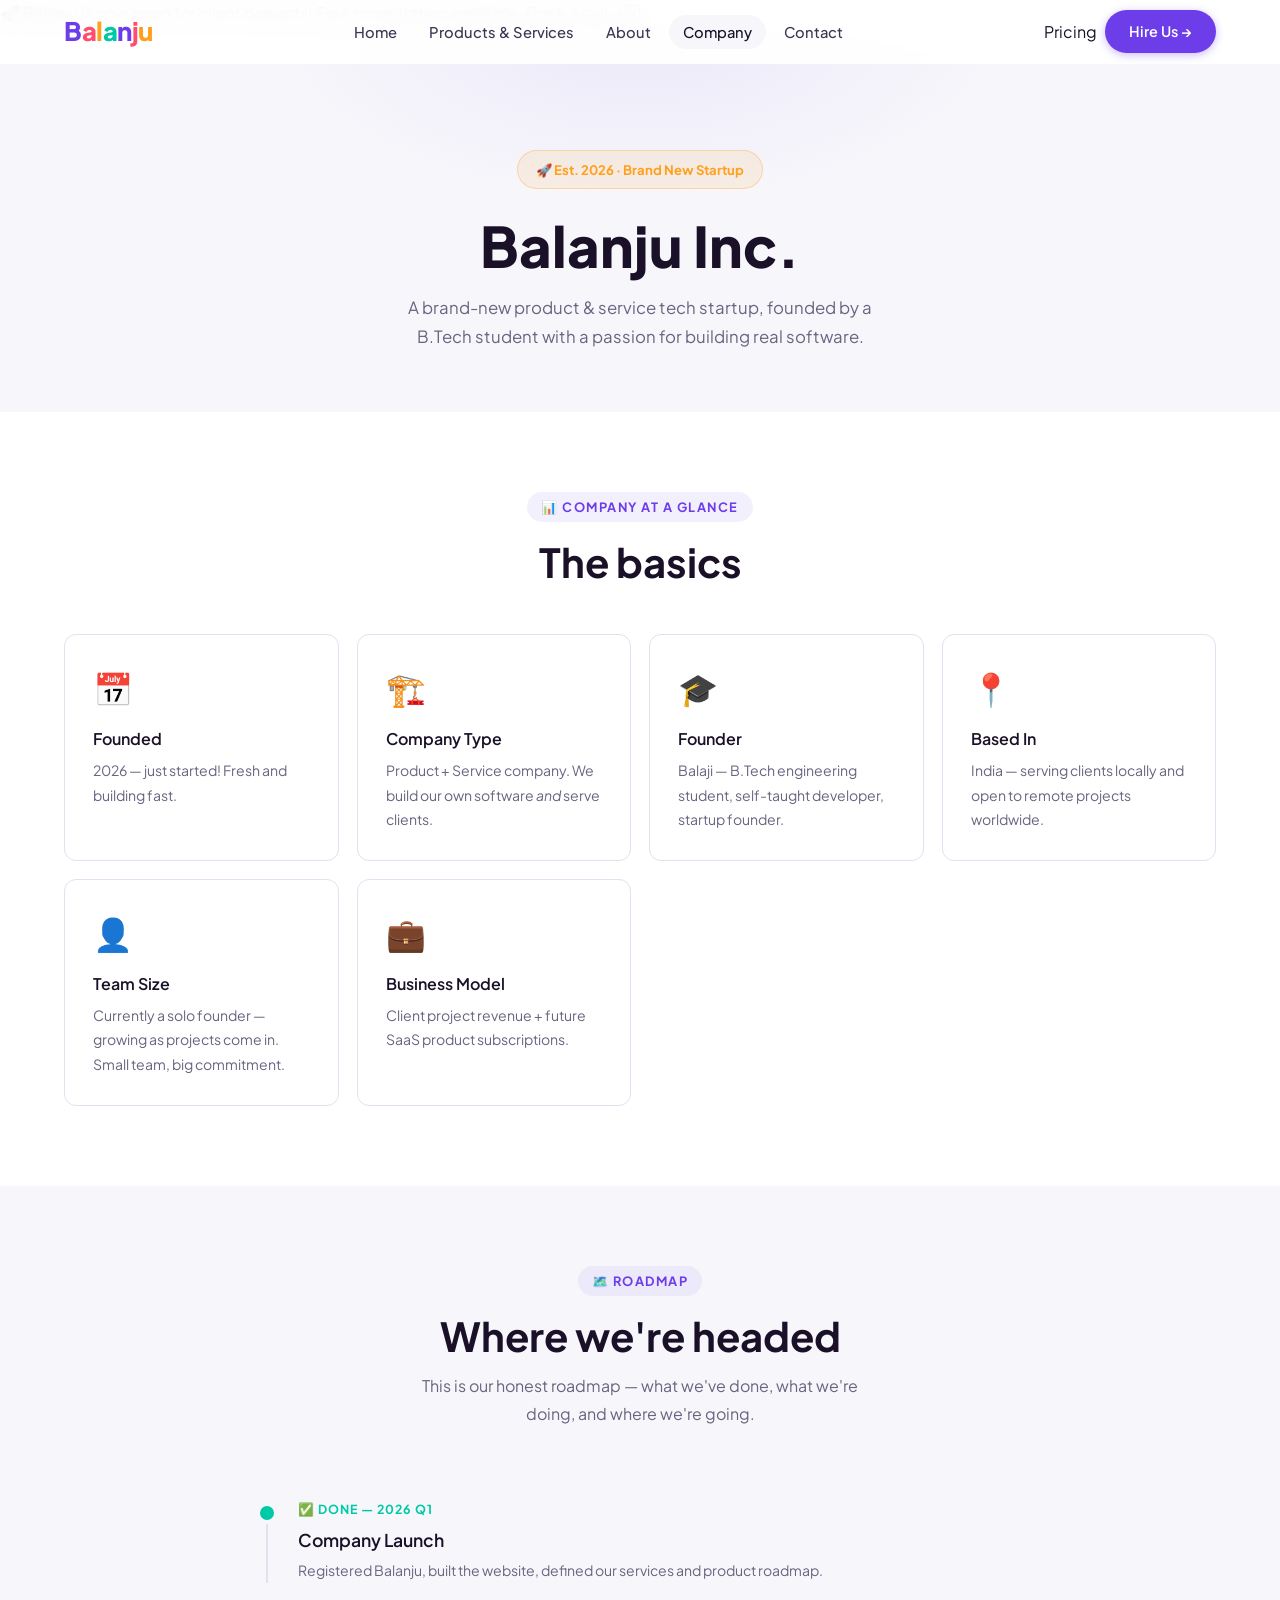
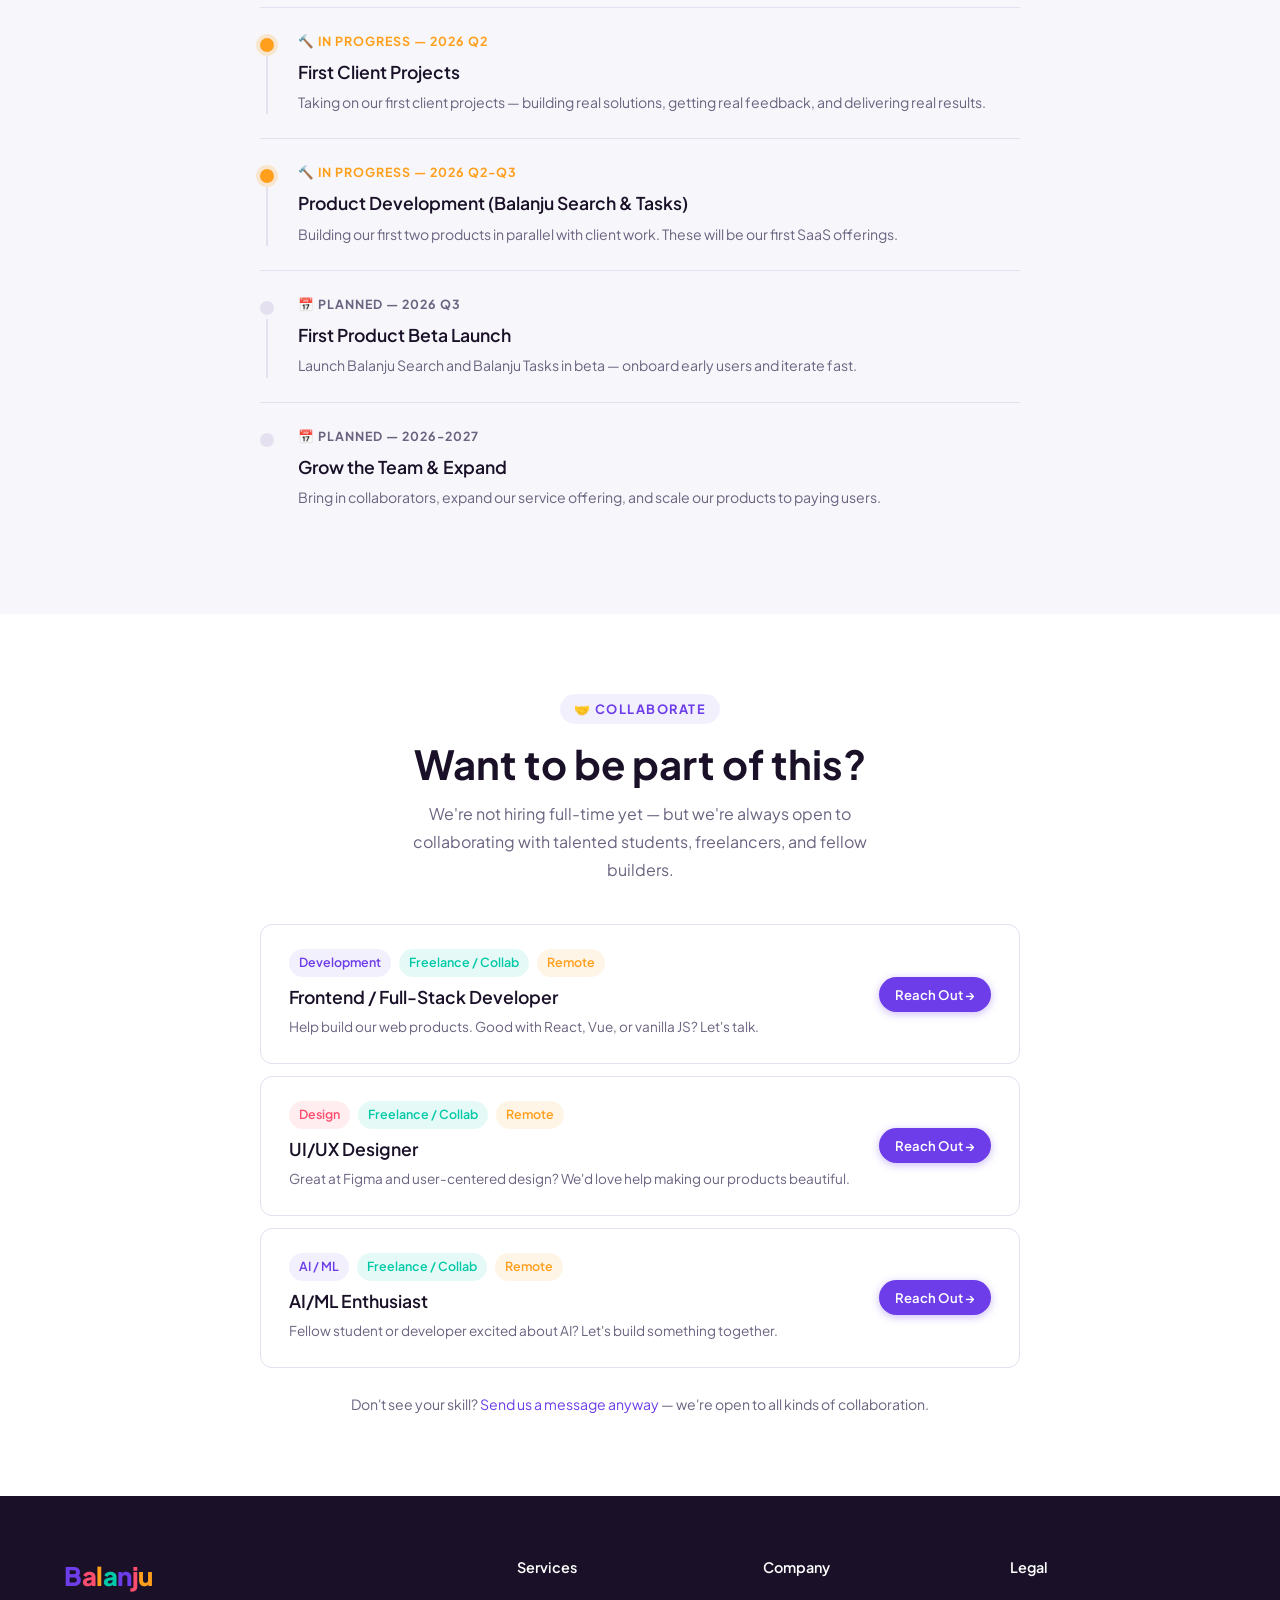
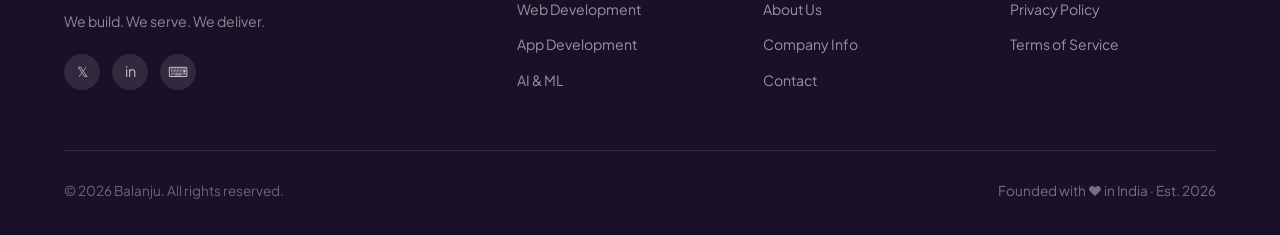
==== company.html @ 37e84d0c "first commit" ====
﻿<!DOCTYPE html>
<html lang="en">
<head>
  <meta charset="UTF-8" />
  <meta name="viewport" content="width=device-width, initial-scale=1.0" />
  <title>Company Info — Balanju</title>
  <meta name="description" content="Company information about Balanju — a fresh tech startup founded by a B.Tech student in 2026." />
  <link rel="stylesheet" href="css/style.css" />
  <link rel="icon" href="data:image/svg+xml,<svg xmlns='http://www.w3.org/2000/svg' viewBox='0 0 100 100'><text y='.9em' font-size='90'>🔷</text></svg>" />
  <style>
    .fact-card {
      background: white;
      border: 1px solid var(--border);
      border-radius: var(--radius-md);
      padding: 28px;
      transition: var(--transition);
    }
    .fact-card:hover { box-shadow: var(--shadow-md); transform: translateY(-3px); border-color: transparent; }
    .fact-icon { font-size: 2rem; margin-bottom: 12px; }
    .fact-card h3 { margin-bottom: 6px; font-size: 1rem; }

    .roadmap-item {
      display: flex;
      gap: 24px;
      padding: 24px 0;
      border-bottom: 1px solid var(--border);
    }
    .roadmap-item:last-child { border: none; }
    .roadmap-dot {
      width: 14px; height: 14px;
      border-radius: 50%;
      margin-top: 6px;
      flex-shrink: 0;
    }
    .roadmap-dot.done    { background: var(--mint); }
    .roadmap-dot.active  { background: var(--amber); box-shadow: 0 0 0 4px rgba(255,159,28,0.2); }
    .roadmap-dot.planned { background: var(--border); }

    .job-card {
      background: white;
      border: 1px solid var(--border);
      border-radius: var(--radius-md);
      padding: 24px 28px;
      display: flex;
      align-items: center;
      justify-content: space-between;
      gap: 20px;
      transition: var(--transition);
      flex-wrap: wrap;
    }
    .job-card:hover { box-shadow: var(--shadow-md); border-color: var(--indigo); }
    .job-tag {
      font-size: 0.78rem;
      font-weight: 600;
      padding: 4px 10px;
      border-radius: var(--radius-pill);
      background: rgba(108,61,232,0.08);
      color: var(--indigo);
    }
    .job-tag.mint   { background: rgba(0,201,167,0.1);  color: var(--mint); }
    .job-tag.amber  { background: rgba(255,159,28,0.1); color: var(--amber); }
    .job-tag.coral  { background: rgba(255,77,109,0.1); color: var(--coral); }

    .startup-badge {
      display: inline-flex;
      align-items: center;
      gap: 6px;
      background: rgba(255,159,28,0.1);
      border: 1px solid rgba(255,159,28,0.3);
      padding: 8px 18px;
      border-radius: var(--radius-pill);
      font-size: 0.82rem;
      font-weight: 700;
      color: var(--amber);
      margin-bottom: 24px;
    }
  </style>
</head>
<body>
  <!-- ── Announcement Bar ── -->
  <div class="announce-bar" id="announceBar" role="banner">
    🚀 Balanju is now open for client projects! Free consultation available.
    <a href="contact.html">Book a call →</a>
    <button class="announce-close" id="announceClose" aria-label="Close announcement">✕</button>
  </div>


  <!-- ── Navigation ── -->
  <nav class="navbar" id="navbar">
    <div class="container">
      <a href="index.html" class="logo">
        <span>B</span><span>a</span><span>l</span><span>a</span><span>n</span><span>j</span><span>u</span>
      </a>
      <ul class="nav-links">
        <li><a href="index.html">Home</a></li>
        <li><a href="products.html">Products & Services</a></li>
        <li><a href="about.html">About</a></li>
        <li><a href="company.html">Company</a></li>
        <li><a href="contact.html">Contact</a></li>
      </ul>
      <div class="nav-right">
        <a href="products.html#pricing" class="nav-link-ghost" id="nav-pricing">Pricing</a>
        <a href="contact.html" class="btn btn-primary" id="nav-cta">Hire Us →</a>
        <button class="hamburger" id="hamburger" aria-label="Open menu">
          <span></span><span></span><span></span>
        </button>
      </div>
    </div>
  </nav>
  <div class="mobile-nav" id="mobileNav">
    <a href="index.html">Home</a>
    <a href="products.html">Products & Services</a>
    <a href="about.html">About</a>
    <a href="company.html">Company</a>
    <a href="contact.html">Contact</a>
    <a href="contact.html" class="btn btn-primary btn-lg" style="margin-top:16px;">Hire Us</a>
  </div>

  <!-- ── Page Hero ── -->
  <section class="page-hero">
    <div class="container">
      <div class="startup-badge reveal">🚀 Est. 2026 · Brand New Startup</div>
      <h1 class="reveal reveal-delay-1">Balanju Inc.</h1>
      <p class="reveal reveal-delay-2" style="max-width:500px;margin:16px auto 0;font-size:1.05rem;">
        A brand-new product & service tech startup, founded by a B.Tech student with a passion for building real software.
      </p>
    </div>
  </section>

  <!-- ── Quick Facts ── -->
  <section class="section" id="facts">
    <div class="container">
      <div class="text-center reveal" style="margin-bottom:48px;">
        <div class="section-label">📊 Company at a Glance</div>
        <h2>The basics</h2>
      </div>
      <div style="display:grid;grid-template-columns:repeat(auto-fill,minmax(220px,1fr));gap:18px;">
        <div class="fact-card reveal" id="fact-founded">
          <div class="fact-icon">📅</div>
          <h3>Founded</h3>
          <p style="font-size:0.88rem;">2026 — just started! Fresh and building fast.</p>
        </div>
        <div class="fact-card reveal reveal-delay-1" id="fact-type">
          <div class="fact-icon">🏗️</div>
          <h3>Company Type</h3>
          <p style="font-size:0.88rem;">Product + Service company. We build our own software <em>and</em> serve clients.</p>
        </div>
        <div class="fact-card reveal reveal-delay-2" id="fact-founder">
          <div class="fact-icon">🎓</div>
          <h3>Founder</h3>
          <p style="font-size:0.88rem;">Balaji — B.Tech engineering student, self-taught developer, startup founder.</p>
        </div>
        <div class="fact-card reveal reveal-delay-3" id="fact-location">
          <div class="fact-icon">📍</div>
          <h3>Based In</h3>
          <p style="font-size:0.88rem;">India — serving clients locally and open to remote projects worldwide.</p>
        </div>
        <div class="fact-card reveal" id="fact-team">
          <div class="fact-icon">👤</div>
          <h3>Team Size</h3>
          <p style="font-size:0.88rem;">Currently a solo founder — growing as projects come in. Small team, big commitment.</p>
        </div>
        <div class="fact-card reveal reveal-delay-1" id="fact-model">
          <div class="fact-icon">💼</div>
          <h3>Business Model</h3>
          <p style="font-size:0.88rem;">Client project revenue + future SaaS product subscriptions.</p>
        </div>
      </div>
    </div>
  </section>

  <!-- ── Roadmap ── -->
  <section class="section bg-light" id="roadmap">
    <div class="container" style="max-width:760px;">
      <div class="text-center reveal" style="margin-bottom:48px;">
        <div class="section-label">🗺️ Roadmap</div>
        <h2>Where we're headed</h2>
        <p style="max-width:440px;margin:12px auto 0;">This is our honest roadmap — what we've done, what we're doing, and where we're going.</p>
      </div>

      <div>
        <div class="roadmap-item reveal">
          <div style="display:flex;flex-direction:column;align-items:center;gap:4px;">
            <div class="roadmap-dot done"></div>
            <div style="width:2px;flex:1;background:var(--border);"></div>
          </div>
          <div>
            <div style="font-size:0.78rem;font-weight:700;color:var(--mint);letter-spacing:1px;text-transform:uppercase;margin-bottom:6px;">✅ Done — 2026 Q1</div>
            <h4 style="margin-bottom:4px;">Company Launch</h4>
            <p style="font-size:0.88rem;">Registered Balanju, built the website, defined our services and product roadmap.</p>
          </div>
        </div>

        <div class="roadmap-item reveal">
          <div style="display:flex;flex-direction:column;align-items:center;gap:4px;">
            <div class="roadmap-dot active"></div>
            <div style="width:2px;flex:1;background:var(--border);"></div>
          </div>
          <div>
            <div style="font-size:0.78rem;font-weight:700;color:var(--amber);letter-spacing:1px;text-transform:uppercase;margin-bottom:6px;">🔨 In Progress — 2026 Q2</div>
            <h4 style="margin-bottom:4px;">First Client Projects</h4>
            <p style="font-size:0.88rem;">Taking on our first client projects — building real solutions, getting real feedback, and delivering real results.</p>
          </div>
        </div>

        <div class="roadmap-item reveal">
          <div style="display:flex;flex-direction:column;align-items:center;gap:4px;">
            <div class="roadmap-dot active"></div>
            <div style="width:2px;flex:1;background:var(--border);"></div>
          </div>
          <div>
            <div style="font-size:0.78rem;font-weight:700;color:var(--amber);letter-spacing:1px;text-transform:uppercase;margin-bottom:6px;">🔨 In Progress — 2026 Q2-Q3</div>
            <h4 style="margin-bottom:4px;">Product Development (Balanju Search & Tasks)</h4>
            <p style="font-size:0.88rem;">Building our first two products in parallel with client work. These will be our first SaaS offerings.</p>
          </div>
        </div>

        <div class="roadmap-item reveal">
          <div style="display:flex;flex-direction:column;align-items:center;gap:4px;">
            <div class="roadmap-dot planned"></div>
            <div style="width:2px;flex:1;background:var(--border);"></div>
          </div>
          <div>
            <div style="font-size:0.78rem;font-weight:700;color:var(--text-grey);letter-spacing:1px;text-transform:uppercase;margin-bottom:6px;">📅 Planned — 2026 Q3</div>
            <h4 style="margin-bottom:4px;">First Product Beta Launch</h4>
            <p style="font-size:0.88rem;">Launch Balanju Search and Balanju Tasks in beta — onboard early users and iterate fast.</p>
          </div>
        </div>

        <div class="roadmap-item reveal">
          <div style="display:flex;flex-direction:column;align-items:center;gap:4px;">
            <div class="roadmap-dot planned"></div>
          </div>
          <div>
            <div style="font-size:0.78rem;font-weight:700;color:var(--text-grey);letter-spacing:1px;text-transform:uppercase;margin-bottom:6px;">📅 Planned — 2026-2027</div>
            <h4 style="margin-bottom:4px;">Grow the Team & Expand</h4>
            <p style="font-size:0.88rem;">Bring in collaborators, expand our service offering, and scale our products to paying users.</p>
          </div>
        </div>
      </div>
    </div>
  </section>

  <!-- ── Looking for Collaborators ── -->
  <section class="section" id="careers">
    <div class="container">
      <div class="text-center reveal" style="margin-bottom:40px;">
        <div class="section-label">🤝 Collaborate</div>
        <h2>Want to be part of this?</h2>
        <p style="max-width:480px;margin:12px auto 0;">We're not hiring full-time yet — but we're always open to collaborating with talented students, freelancers, and fellow builders.</p>
      </div>

      <div style="display:flex;flex-direction:column;gap:12px;max-width:760px;margin:0 auto;">
        <div class="job-card reveal" id="collab-dev">
          <div>
            <div style="display:flex;gap:8px;align-items:center;margin-bottom:6px;flex-wrap:wrap;">
              <span class="job-tag">Development</span>
              <span class="job-tag mint">Freelance / Collab</span>
              <span class="job-tag amber">Remote</span>
            </div>
            <h4 style="margin:0;">Frontend / Full-Stack Developer</h4>
            <p style="font-size:0.85rem;margin-top:4px;">Help build our web products. Good with React, Vue, or vanilla JS? Let's talk.</p>
          </div>
          <a href="contact.html" class="btn btn-primary btn-sm" id="apply-dev">Reach Out →</a>
        </div>

        <div class="job-card reveal" id="collab-design">
          <div>
            <div style="display:flex;gap:8px;align-items:center;margin-bottom:6px;flex-wrap:wrap;">
              <span class="job-tag coral">Design</span>
              <span class="job-tag mint">Freelance / Collab</span>
              <span class="job-tag amber">Remote</span>
            </div>
            <h4 style="margin:0;">UI/UX Designer</h4>
            <p style="font-size:0.85rem;margin-top:4px;">Great at Figma and user-centered design? We'd love help making our products beautiful.</p>
          </div>
          <a href="contact.html" class="btn btn-primary btn-sm" id="apply-design">Reach Out →</a>
        </div>

        <div class="job-card reveal" id="collab-ai">
          <div>
            <div style="display:flex;gap:8px;align-items:center;margin-bottom:6px;flex-wrap:wrap;">
              <span class="job-tag">AI / ML</span>
              <span class="job-tag mint">Freelance / Collab</span>
              <span class="job-tag amber">Remote</span>
            </div>
            <h4 style="margin:0;">AI/ML Enthusiast</h4>
            <p style="font-size:0.85rem;margin-top:4px;">Fellow student or developer excited about AI? Let's build something together.</p>
          </div>
          <a href="contact.html" class="btn btn-primary btn-sm" id="apply-ai">Reach Out →</a>
        </div>
      </div>

      <p class="reveal" style="text-align:center;margin-top:24px;font-size:0.88rem;color:var(--text-grey);">
        Don't see your skill? <a href="contact.html" style="color:var(--indigo);">Send us a message anyway</a> — we're open to all kinds of collaboration.
      </p>
    </div>
  </section>

  <!-- ── Footer ── -->
  <footer class="footer">
    <div class="container">
      <div class="footer-grid">
        <div>
          <a href="index.html" class="logo" style="display:inline-flex;">
            <span>B</span><span>a</span><span>l</span><span>a</span><span>n</span><span>j</span><span>u</span>
          </a>
          <p style="font-size:0.88rem;color:rgba(255,255,255,0.5);max-width:240px;margin-top:12px;">We build. We serve. We deliver.</p>
          <div class="social-links" style="margin-top:20px;">
            <a href="#" class="social-link" aria-label="Twitter">𝕏</a>
            <a href="#" class="social-link" aria-label="LinkedIn">in</a>
            <a href="#" class="social-link" aria-label="GitHub">⌨</a>
          </div>
        </div>
        <div>
          <h4>Services</h4>
          <ul>
            <li><a href="products.html#services">Web Development</a></li>
            <li><a href="products.html#services">App Development</a></li>
            <li><a href="products.html#services">AI & ML</a></li>
          </ul>
        </div>
        <div>
          <h4>Company</h4>
          <ul>
            <li><a href="about.html">About Us</a></li>
            <li><a href="company.html">Company Info</a></li>
            <li><a href="contact.html">Contact</a></li>
          </ul>
        </div>
        <div>
          <h4>Legal</h4>
          <ul>
            <li><a href="#">Privacy Policy</a></li>
            <li><a href="#">Terms of Service</a></li>
          </ul>
        </div>
      </div>
      <div class="footer-bottom">
        <p>© 2026 Balanju. All rights reserved.</p>
        <p style="color:rgba(255,255,255,0.4);">Founded with ❤️ in India · Est. 2026</p>
      </div>
    </div>
  </footer>

  <script src="js/main.js"></script>
</body>
</html>
---- css/style.css ----
/* ============================================================
   BALANJU DESIGN SYSTEM
   Original brand identity — Electric Indigo + Coral + Amber + Mint
   ============================================================ */

@import url('https://fonts.googleapis.com/css2?family=Inter:wght@300;400;500;600;700;800;900&family=Plus+Jakarta+Sans:wght@400;500;600;700;800&display=swap');

/* ── CSS Variables — Balanju Brand Colors ── */
:root {
  /* Brand palette — 100% original, not inspired by any other company */
  --indigo: #6C3DE8;
  /* Electric Indigo  — primary */
  --coral: #FF4D6D;
  /* Coral Pink       — energy */
  --amber: #FF9F1C;
  /* Warm Amber       — warmth */
  --mint: #00C9A7;
  /* Mint Teal        — growth */

  /* Aliases used across components */
  --blue: var(--indigo);
  --red: var(--coral);
  --yellow: var(--amber);
  --green: var(--mint);

  --bg: #FFFFFF;
  --bg-grey: #F7F7FB;
  --text-dark: #1A1128;
  --text-mid: #3D3552;
  --text-grey: #6B6380;
  --border: #E4E0EF;

  --shadow-sm: 0 1px 3px rgba(108, 61, 232, .08), 0 1px 2px rgba(0, 0, 0, .04);
  --shadow-md: 0 4px 16px rgba(108, 61, 232, .10);
  --shadow-lg: 0 8px 32px rgba(108, 61, 232, .12);
  --shadow-xl: 0 20px 60px rgba(108, 61, 232, .15);

  --radius-sm: 8px;
  --radius-md: 12px;
  --radius-lg: 20px;
  --radius-xl: 32px;
  --radius-pill: 9999px;

  --nav-h: 64px;
  --transition: all 0.25s cubic-bezier(0.4, 0, 0.2, 1);
}

/* ── Reset ── */
*,
*::before,
*::after {
  box-sizing: border-box;
  margin: 0;
  padding: 0;
}

html {
  scroll-behavior: smooth;
}

body {
  font-family: 'Plus Jakarta Sans', 'Inter', sans-serif;
  background: var(--bg);
  color: var(--text-dark);
  line-height: 1.6;
  overflow-x: hidden;
}

img {
  max-width: 100%;
  display: block;
}

a {
  text-decoration: none;
  color: inherit;
}

ul {
  list-style: none;
}

/* ── Typography ── */
h1 {
  font-size: clamp(2rem, 5vw, 3.5rem);
  font-weight: 800;
  line-height: 1.15;
}

h2 {
  font-size: clamp(1.5rem, 3.5vw, 2.5rem);
  font-weight: 700;
  line-height: 1.2;
}

h3 {
  font-size: clamp(1.1rem, 2vw, 1.5rem);
  font-weight: 600;
}

h4 {
  font-size: 1.1rem;
  font-weight: 600;
}

p {
  font-size: 1rem;
  color: var(--text-grey);
  line-height: 1.75;
}

/* ── Layout Utilities ── */
.container {
  width: 90%;
  max-width: 1200px;
  margin: 0 auto;
}

.section {
  padding: 80px 0;
}

.section-sm {
  padding: 48px 0;
}

.flex {
  display: flex;
}

.flex-center {
  display: flex;
  align-items: center;
  justify-content: center;
}

.grid {
  display: grid;
}

.text-center {
  text-align: center;
}

.gap-sm {
  gap: 12px;
}

.gap-md {
  gap: 24px;
}

.gap-lg {
  gap: 40px;
}

/* ── Colorful Logo ── */
.logo {
  font-size: 1.6rem;
  font-weight: 800;
  letter-spacing: -0.5px;
  display: flex;
  align-items: center;
  gap: 0;
}

.logo span:nth-child(1) {
  color: var(--indigo);
}

.logo span:nth-child(2) {
  color: var(--coral);
}

.logo span:nth-child(3) {
  color: var(--amber);
}

.logo span:nth-child(4) {
  color: var(--mint);
}

.logo span:nth-child(5) {
  color: var(--indigo);
}

.logo span:nth-child(6) {
  color: var(--coral);
}

.logo span:nth-child(7) {
  color: var(--amber);
}

.logo-dot {
  color: var(--indigo);
}

/* ── Navigation ── */
.navbar {
  position: fixed;
  top: 0;
  left: 0;
  right: 0;
  height: var(--nav-h);
  background: rgba(255, 255, 255, 0.92);
  backdrop-filter: blur(12px);
  -webkit-backdrop-filter: blur(12px);
  border-bottom: 1px solid transparent;
  z-index: 1000;
  transition: var(--transition);
}

.navbar.scrolled {
  background: rgba(255, 255, 255, 0.98);
  border-bottom-color: var(--border);
  box-shadow: var(--shadow-sm);
}

.navbar .container {
  height: 100%;
  display: flex;
  align-items: center;
  justify-content: space-between;
}

.nav-links {
  display: flex;
  align-items: center;
  gap: 4px;
}

.nav-links a {
  padding: 8px 14px;
  border-radius: var(--radius-pill);
  font-size: 0.92rem;
  font-weight: 500;
  color: var(--text-mid);
  transition: var(--transition);
}

.nav-links a:hover,
.nav-links a.active {
  background: var(--bg-grey);
  color: var(--text-dark);
}

.nav-right {
  display: flex;
  align-items: center;
  gap: 8px;
}

/* ── Buttons ── */
.btn {
  display: inline-flex;
  align-items: center;
  gap: 8px;
  padding: 10px 24px;
  border-radius: var(--radius-pill);
  font-size: 0.9rem;
  font-weight: 600;
  cursor: pointer;
  border: none;
  transition: var(--transition);
  white-space: nowrap;
}

.btn-primary {
  background: var(--indigo);
  color: #fff;
  box-shadow: 0 2px 8px rgba(108, 61, 232, 0.35);
}

.btn-primary:hover {
  background: #5a2fd4;
  box-shadow: 0 4px 16px rgba(108, 61, 232, 0.45);
  transform: translateY(-1px);
}

.btn-outline {
  background: transparent;
  color: var(--indigo);
  border: 1.5px solid var(--indigo);
}

.btn-outline:hover {
  background: rgba(108, 61, 232, 0.06);
  transform: translateY(-1px);
}

.btn-ghost {
  background: var(--bg-grey);
  color: var(--text-dark);
}

.btn-ghost:hover {
  background: var(--border);
  transform: translateY(-1px);
}

.btn-lg {
  padding: 14px 32px;
  font-size: 1rem;
}

.btn-sm {
  padding: 7px 16px;
  font-size: 0.82rem;
}

/* ── Cards ── */
.card {
  background: #fff;
  border: 1px solid var(--border);
  border-radius: var(--radius-md);
  padding: 28px;
  transition: var(--transition);
  cursor: pointer;
}

.card:hover {
  transform: translateY(-4px);
  box-shadow: var(--shadow-md);
  border-color: transparent;
}

/* ── Section Labels ── */
.section-label {
  display: inline-flex;
  align-items: center;
  gap: 6px;
  font-size: 0.8rem;
  font-weight: 700;
  letter-spacing: 1.5px;
  text-transform: uppercase;
  color: var(--indigo);
  background: rgba(108, 61, 232, 0.08);
  padding: 5px 14px;
  border-radius: var(--radius-pill);
  margin-bottom: 16px;
}

/* ── Colorful Underline Accent ── */
.color-bar {
  display: flex;
  gap: 4px;
  margin: 16px 0;
}

.color-bar span {
  height: 4px;
  border-radius: 2px;
  flex: 1;
}

.color-bar span:nth-child(1) {
  background: var(--indigo);
}

.color-bar span:nth-child(2) {
  background: var(--coral);
}

.color-bar span:nth-child(3) {
  background: var(--amber);
}

.color-bar span:nth-child(4) {
  background: var(--mint);
}

/* ── Product Icon Circle ── */
.product-icon {
  width: 56px;
  height: 56px;
  border-radius: var(--radius-md);
  display: flex;
  align-items: center;
  justify-content: center;
  font-size: 1.6rem;
  margin-bottom: 16px;
  flex-shrink: 0;
}

/* ── Hero Section ── */
.hero {
  min-height: 100vh;
  display: flex;
  align-items: center;
  padding-top: var(--nav-h);
  position: relative;
  overflow: hidden;
}

.hero-bg {
  position: absolute;
  inset: 0;
  background:
    radial-gradient(ellipse 60% 50% at 80% 20%, rgba(108, 61, 232, 0.07) 0%, transparent 70%),
    radial-gradient(ellipse 50% 40% at 20% 80%, rgba(0, 201, 167, 0.06) 0%, transparent 70%),
    radial-gradient(ellipse 40% 40% at 60% 70%, rgba(255, 159, 28, 0.05) 0%, transparent 70%);
  pointer-events: none;
}

.hero-content {
  position: relative;
  z-index: 1;
}

/* ── Floating Blobs ── */
.blob {
  position: absolute;
  border-radius: 50%;
  filter: blur(60px);
  opacity: 0.15;
  animation: blobFloat 8s ease-in-out infinite;
  pointer-events: none;
}

.blob-1 {
  width: 400px;
  height: 400px;
  background: var(--indigo);
  top: -100px;
  right: -100px;
  animation-delay: 0s;
}

.blob-2 {
  width: 300px;
  height: 300px;
  background: var(--mint);
  bottom: 0px;
  left: -80px;
  animation-delay: -3s;
}

.blob-3 {
  width: 250px;
  height: 250px;
  background: var(--coral);
  top: 40%;
  right: 20%;
  animation-delay: -5s;
}

@keyframes blobFloat {

  0%,
  100% {
    transform: translate(0, 0) scale(1);
  }

  33% {
    transform: translate(20px, -20px) scale(1.05);
  }

  66% {
    transform: translate(-15px, 15px) scale(0.97);
  }
}

/* ── Icon Scroll Strip (like Google) ── */
.icon-strip {
  overflow: hidden;
  padding: 16px 0;
  position: relative;
}

.icon-strip::before,
.icon-strip::after {
  content: '';
  position: absolute;
  top: 0;
  bottom: 0;
  width: 80px;
  z-index: 2;
  pointer-events: none;
}

.icon-strip::before {
  left: 0;
  background: linear-gradient(to right, white, transparent);
}

.icon-strip::after {
  right: 0;
  background: linear-gradient(to left, white, transparent);
}

.icon-strip-inner {
  display: flex;
  gap: 16px;
  width: max-content;
  animation: scrollStrip 25s linear infinite;
}

.icon-strip-inner:hover {
  animation-play-state: paused;
}

.strip-icon {
  width: 64px;
  height: 64px;
  border-radius: 16px;
  display: flex;
  align-items: center;
  justify-content: center;
  font-size: 1.8rem;
  border: 1px solid var(--border);
  background: white;
  box-shadow: var(--shadow-sm);
  flex-shrink: 0;
  transition: var(--transition);
}

.strip-icon:hover {
  transform: scale(1.1);
  box-shadow: var(--shadow-md);
}

@keyframes scrollStrip {
  0% {
    transform: translateX(0);
  }

  100% {
    transform: translateX(-50%);
  }
}

/* ── Stats ── */
.stats-grid {
  display: grid;
  grid-template-columns: repeat(auto-fit, minmax(160px, 1fr));
  gap: 24px;
}

.stat-item {
  text-align: center;
  padding: 24px;
}

.stat-number {
  font-size: 2.5rem;
  font-weight: 800;
  line-height: 1;
  margin-bottom: 6px;
}

.stat-label {
  font-size: 0.88rem;
  color: var(--text-grey);
  font-weight: 500;
}

/* ── Products Grid ── */
.products-grid {
  display: grid;
  grid-template-columns: repeat(auto-fill, minmax(280px, 1fr));
  gap: 20px;
}

.product-card {
  background: #fff;
  border: 1px solid var(--border);
  border-radius: var(--radius-md);
  padding: 28px;
  transition: var(--transition);
  cursor: pointer;
  position: relative;
  overflow: hidden;
}

.product-card::before {
  content: '';
  position: absolute;
  top: 0;
  left: 0;
  right: 0;
  height: 3px;
  opacity: 0;
  transition: var(--transition);
}

.product-card:hover {
  transform: translateY(-5px);
  box-shadow: var(--shadow-lg);
  border-color: transparent;
}

.product-card:hover::before {
  opacity: 1;
}

.product-card[data-color="blue"]::before {
  background: var(--indigo);
}

.product-card[data-color="red"]::before {
  background: var(--coral);
}

.product-card[data-color="yellow"]::before {
  background: var(--amber);
}

.product-card[data-color="green"]::before {
  background: var(--mint);
}

.product-card h3 {
  margin: 10px 0 8px;
}

.product-card p {
  font-size: 0.9rem;
  margin-bottom: 16px;
}

/* ── Filter Pills ── */
.filter-bar {
  display: flex;
  gap: 8px;
  flex-wrap: wrap;
  margin-bottom: 32px;
}

.filter-pill {
  padding: 8px 20px;
  border-radius: var(--radius-pill);
  font-size: 0.88rem;
  font-weight: 500;
  border: 1.5px solid var(--border);
  background: white;
  color: var(--text-mid);
  cursor: pointer;
  transition: var(--transition);
}

.filter-pill:hover {
  border-color: var(--indigo);
  color: var(--indigo);
}

.filter-pill.active {
  background: var(--indigo);
  border-color: var(--indigo);
  color: white;
  box-shadow: 0 2px 8px rgba(108, 61, 232, 0.3);
}

/* ── Team Cards ── */
.team-grid {
  display: grid;
  grid-template-columns: repeat(auto-fill, minmax(220px, 1fr));
  gap: 24px;
}

.team-card {
  background: white;
  border: 1px solid var(--border);
  border-radius: var(--radius-md);
  padding: 28px 20px;
  text-align: center;
  transition: var(--transition);
}

.team-card:hover {
  transform: translateY(-4px);
  box-shadow: var(--shadow-md);
  border-color: transparent;
}

.team-avatar {
  width: 80px;
  height: 80px;
  border-radius: 50%;
  margin: 0 auto 16px;
  display: flex;
  align-items: center;
  justify-content: center;
  font-size: 2rem;
  font-weight: 700;
  color: white;
}

.team-card h4 {
  font-size: 1rem;
  margin-bottom: 4px;
}

.team-card .role {
  font-size: 0.82rem;
  color: var(--text-grey);
}

/* ── Values ── */
.values-grid {
  display: grid;
  grid-template-columns: repeat(auto-fill, minmax(260px, 1fr));
  gap: 24px;
}

.value-card {
  padding: 32px 28px;
  border-radius: var(--radius-md);
  position: relative;
  overflow: hidden;
}

.value-icon {
  font-size: 2.2rem;
  margin-bottom: 16px;
}

.value-card h3 {
  margin-bottom: 10px;
  color: white;
}

.value-card p {
  color: rgba(255, 255, 255, 0.85);
  font-size: 0.92rem;
}

/* ── Timeline ── */
.timeline {
  position: relative;
  padding: 20px 0;
}

.timeline::before {
  content: '';
  position: absolute;
  left: 50%;
  top: 0;
  bottom: 0;
  width: 2px;
  background: var(--border);
  transform: translateX(-50%);
}

.timeline-item {
  display: flex;
  gap: 40px;
  margin-bottom: 48px;
  align-items: flex-start;
}

.timeline-item:nth-child(even) {
  flex-direction: row-reverse;
}

.timeline-content {
  flex: 1;
  background: white;
  border: 1px solid var(--border);
  border-radius: var(--radius-md);
  padding: 24px;
  transition: var(--transition);
}

.timeline-content:hover {
  box-shadow: var(--shadow-md);
  transform: scale(1.02);
}

.timeline-year {
  min-width: 80px;
  text-align: center;
  font-size: 1.4rem;
  font-weight: 800;
  color: var(--indigo);
  padding-top: 8px;
}

.timeline-dot {
  position: absolute;
  left: 50%;
  transform: translateX(-50%);
  width: 16px;
  height: 16px;
  border-radius: 50%;
  background: var(--indigo);
  border: 3px solid white;
  box-shadow: var(--shadow-sm);
}

/* ── Contact Form ── */
.contact-form {
  max-width: 600px;
  margin: 0 auto;
}

.form-group {
  margin-bottom: 20px;
}

.form-group label {
  display: block;
  font-size: 0.88rem;
  font-weight: 600;
  color: var(--text-mid);
  margin-bottom: 7px;
}

.form-group input,
.form-group textarea,
.form-group select {
  width: 100%;
  padding: 12px 16px;
  border: 1.5px solid var(--border);
  border-radius: var(--radius-sm);
  font-family: inherit;
  font-size: 0.95rem;
  color: var(--text-dark);
  background: white;
  transition: var(--transition);
  outline: none;
}

.form-group input:focus,
.form-group textarea:focus,
.form-group select:focus {
  border-color: var(--indigo);
  box-shadow: 0 0 0 3px rgba(108, 61, 232, 0.12);
}

.form-group textarea {
  min-height: 130px;
  resize: vertical;
}

.form-row {
  display: grid;
  grid-template-columns: 1fr 1fr;
  gap: 16px;
}

/* ── Footer ── */
.footer {
  background: var(--text-dark);
  color: rgba(255, 255, 255, 0.7);
  padding: 60px 0 32px;
}

.footer-grid {
  display: grid;
  grid-template-columns: 2fr 1fr 1fr 1fr;
  gap: 40px;
  margin-bottom: 48px;
}

.footer h4 {
  color: white;
  font-size: 0.9rem;
  margin-bottom: 16px;
}

.footer ul li {
  margin-bottom: 10px;
}

.footer ul li a {
  font-size: 0.88rem;
  color: rgba(255, 255, 255, 0.55);
  transition: var(--transition);
}

.footer ul li a:hover {
  color: white;
}

.footer-bottom {
  border-top: 1px solid rgba(255, 255, 255, 0.1);
  padding-top: 28px;
  display: flex;
  align-items: center;
  justify-content: space-between;
  flex-wrap: wrap;
  gap: 12px;
}

.footer-bottom p {
  font-size: 0.85rem;
}

.social-links {
  display: flex;
  gap: 12px;
}

.social-link {
  width: 36px;
  height: 36px;
  border-radius: 50%;
  background: rgba(255, 255, 255, 0.1);
  display: flex;
  align-items: center;
  justify-content: center;
  font-size: 0.9rem;
  transition: var(--transition);
  color: rgba(255, 255, 255, 0.7);
}

.social-link:hover {
  background: var(--indigo);
  color: white;
  transform: translateY(-2px);
}

/* ── Page Hero (inner pages) ── */
.page-hero {
  padding: calc(var(--nav-h) + 60px) 0 60px;
  background: var(--bg-grey);
  text-align: center;
  position: relative;
  overflow: hidden;
}

.page-hero::before {
  content: '';
  position: absolute;
  inset: 0;
  background:
    radial-gradient(ellipse 50% 80% at 50% 0%, rgba(108, 61, 232, 0.08) 0%, transparent 60%);
  pointer-events: none;
}

/* ── Scroll Animations ── */
.reveal {
  opacity: 0;
  transform: translateY(28px);
  transition: opacity 0.6s ease, transform 0.6s ease;
}

.reveal.visible {
  opacity: 1;
  transform: translateY(0);
}

.reveal-delay-1 {
  transition-delay: 0.1s;
}

.reveal-delay-2 {
  transition-delay: 0.2s;
}

.reveal-delay-3 {
  transition-delay: 0.3s;
}

.reveal-delay-4 {
  transition-delay: 0.4s;
}

/* ── Hamburger Menu ── */
.hamburger {
  display: none;
  flex-direction: column;
  gap: 5px;
  background: none;
  border: none;
  cursor: pointer;
  padding: 6px;
}

.hamburger span {
  display: block;
  width: 22px;
  height: 2px;
  background: var(--text-dark);
  border-radius: 2px;
  transition: var(--transition);
}

.hamburger.open span:nth-child(1) {
  transform: rotate(45deg) translate(5px, 5px);
}

.hamburger.open span:nth-child(2) {
  opacity: 0;
}

.hamburger.open span:nth-child(3) {
  transform: rotate(-45deg) translate(5px, -5px);
}

/* ── Mobile Nav Drawer ── */
.mobile-nav {
  position: fixed;
  top: var(--nav-h);
  left: 0;
  right: 0;
  bottom: 0;
  background: rgba(255, 255, 255, 0.98);
  backdrop-filter: blur(12px);
  z-index: 999;
  display: flex;
  flex-direction: column;
  align-items: center;
  justify-content: center;
  gap: 8px;
  transform: translateX(100%);
  transition: transform 0.35s cubic-bezier(0.4, 0, 0.2, 1);
}

.mobile-nav.open {
  transform: translateX(0);
}

.mobile-nav a {
  font-size: 1.4rem;
  font-weight: 700;
  color: var(--text-dark);
  padding: 12px 32px;
  border-radius: var(--radius-md);
  transition: var(--transition);
}

.mobile-nav a:hover {
  background: var(--bg-grey);
  color: var(--indigo);
}

/* ── Responsive ── */
@media (max-width: 900px) {
  .nav-links {
    display: none;
  }

  .nav-right .btn {
    display: none;
  }

  .hamburger {
    display: flex;
  }

  .footer-grid {
    grid-template-columns: 1fr 1fr;
  }

  .timeline::before {
    display: none;
  }

  .timeline-item,
  .timeline-item:nth-child(even) {
    flex-direction: column;
  }

  .timeline-dot {
    display: none;
  }
}

@media (max-width: 600px) {
  .section {
    padding: 56px 0;
  }

  .footer-grid {
    grid-template-columns: 1fr;
  }

  .form-row {
    grid-template-columns: 1fr;
  }

  .footer-bottom {
    flex-direction: column;
    text-align: center;
  }

  .stats-grid {
    grid-template-columns: repeat(2, 1fr);
  }
}

/* ── Gradient BG Utility — Balanju Brand ── */
.bg-gradient-blue {
  background: linear-gradient(135deg, #6C3DE8, #5a2fd4);
}

/* Indigo */
.bg-gradient-red {
  background: linear-gradient(135deg, #FF4D6D, #e03057);
}

/* Coral  */
.bg-gradient-yellow {
  background: linear-gradient(135deg, #FF9F1C, #e88a10);
}

/* Amber  */
.bg-gradient-green {
  background: linear-gradient(135deg, #00C9A7, #00a88c);
}

/* Mint   */
.bg-light {
  background: var(--bg-grey);
}

/* ── Notification / Toast ── */
.toast {
  position: fixed;
  bottom: 28px;
  right: 28px;
  background: var(--text-dark);
  color: white;
  padding: 14px 24px;
  border-radius: var(--radius-md);
  font-size: 0.9rem;
  font-weight: 500;
  box-shadow: var(--shadow-xl);
  transform: translateY(80px);
  opacity: 0;
  transition: all 0.4s cubic-bezier(0.4, 0, 0.2, 1);
  z-index: 9999;
  display: flex;
  align-items: center;
  gap: 10px;
}

.toast.show {
  transform: translateY(0);
  opacity: 1;
}

.toast-icon {
  font-size: 1.1rem;
}
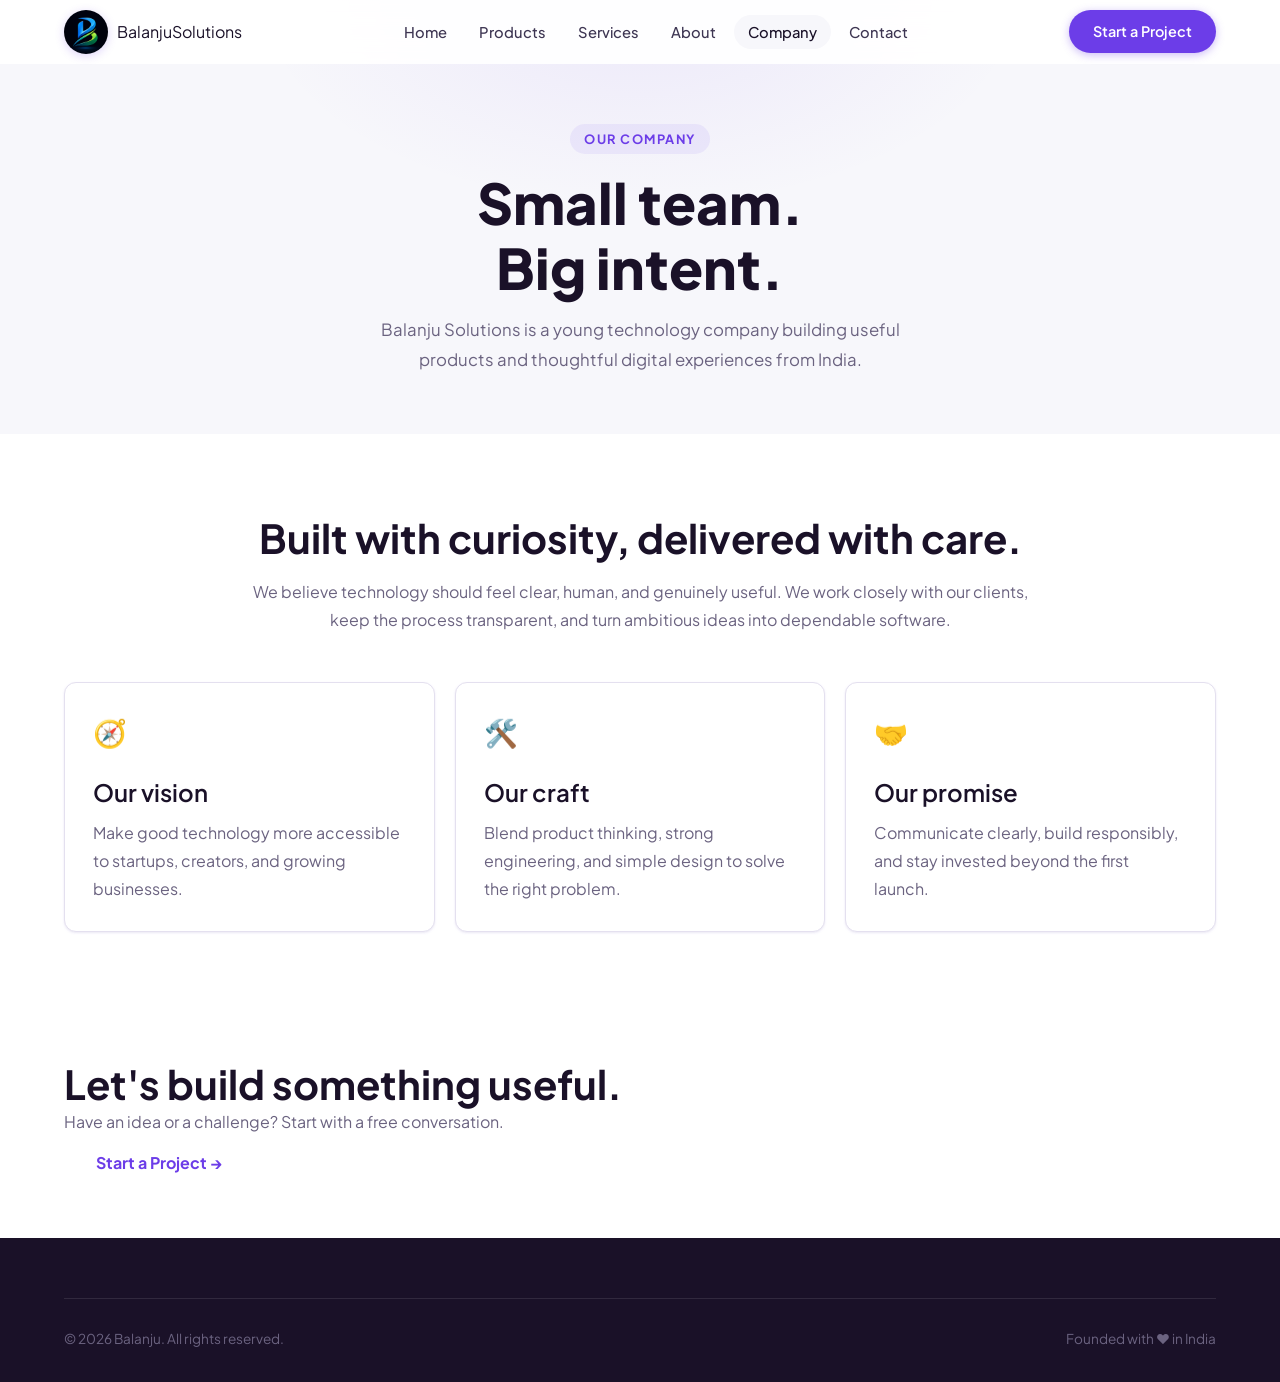
==== commit 858a3e8c: "Fix Vercel build config" ====
--- a/company.html
+++ b/company.html
@@ -1,349 +1,26 @@
-﻿<!DOCTYPE html>
+<!DOCTYPE html>
 <html lang="en">
 <head>
-  <meta charset="UTF-8" />
-  <meta name="viewport" content="width=device-width, initial-scale=1.0" />
-  <title>Company Info — Balanju</title>
-  <meta name="description" content="Company information about Balanju — a fresh tech startup founded by a B.Tech student in 2026." />
-  <link rel="stylesheet" href="css/style.css" />
-  <link rel="icon" href="data:image/svg+xml,<svg xmlns='http://www.w3.org/2000/svg' viewBox='0 0 100 100'><text y='.9em' font-size='90'>🔷</text></svg>" />
+  <meta charset="UTF-8" /><meta name="viewport" content="width=device-width, initial-scale=1.0" />
+  <title>Company — Balanju Solutions</title>
+  <meta name="description" content="Learn about Balanju Solutions, a product and service technology startup from India." />
+  <link rel="icon" type="image/x-icon" href="favicon.ico" /><link rel="stylesheet" href="css/style.css" />
   <style>
-    .fact-card {
-      background: white;
-      border: 1px solid var(--border);
-      border-radius: var(--radius-md);
-      padding: 28px;
-      transition: var(--transition);
-    }
-    .fact-card:hover { box-shadow: var(--shadow-md); transform: translateY(-3px); border-color: transparent; }
-    .fact-icon { font-size: 2rem; margin-bottom: 12px; }
-    .fact-card h3 { margin-bottom: 6px; font-size: 1rem; }
-
-    .roadmap-item {
-      display: flex;
-      gap: 24px;
-      padding: 24px 0;
-      border-bottom: 1px solid var(--border);
-    }
-    .roadmap-item:last-child { border: none; }
-    .roadmap-dot {
-      width: 14px; height: 14px;
-      border-radius: 50%;
-      margin-top: 6px;
-      flex-shrink: 0;
-    }
-    .roadmap-dot.done    { background: var(--mint); }
-    .roadmap-dot.active  { background: var(--amber); box-shadow: 0 0 0 4px rgba(255,159,28,0.2); }
-    .roadmap-dot.planned { background: var(--border); }
-
-    .job-card {
-      background: white;
-      border: 1px solid var(--border);
-      border-radius: var(--radius-md);
-      padding: 24px 28px;
-      display: flex;
-      align-items: center;
-      justify-content: space-between;
-      gap: 20px;
-      transition: var(--transition);
-      flex-wrap: wrap;
-    }
-    .job-card:hover { box-shadow: var(--shadow-md); border-color: var(--indigo); }
-    .job-tag {
-      font-size: 0.78rem;
-      font-weight: 600;
-      padding: 4px 10px;
-      border-radius: var(--radius-pill);
-      background: rgba(108,61,232,0.08);
-      color: var(--indigo);
-    }
-    .job-tag.mint   { background: rgba(0,201,167,0.1);  color: var(--mint); }
-    .job-tag.amber  { background: rgba(255,159,28,0.1); color: var(--amber); }
-    .job-tag.coral  { background: rgba(255,77,109,0.1); color: var(--coral); }
-
-    .startup-badge {
-      display: inline-flex;
-      align-items: center;
-      gap: 6px;
-      background: rgba(255,159,28,0.1);
-      border: 1px solid rgba(255,159,28,0.3);
-      padding: 8px 18px;
-      border-radius: var(--radius-pill);
-      font-size: 0.82rem;
-      font-weight: 700;
-      color: var(--amber);
-      margin-bottom: 24px;
-    }
+    .company-grid { display:grid; grid-template-columns:repeat(3,1fr); gap:20px; margin-top:48px; }
+    .company-card { padding:28px; background:white; border:1px solid var(--border); border-radius:var(--radius-md); box-shadow:var(--shadow-sm); }
+    .company-card .icon { font-size:1.7rem; margin-bottom:18px; }
+    .company-card h3 { margin-bottom:8px; }
+    .company-story { max-width:780px; margin:0 auto; text-align:center; }
+    @media(max-width:700px) { .company-grid { grid-template-columns:1fr; } }
   </style>
 </head>
 <body>
-  <!-- ── Announcement Bar ── -->
-  <div class="announce-bar" id="announceBar" role="banner">
-    🚀 Balanju is now open for client projects! Free consultation available.
-    <a href="contact.html">Book a call →</a>
-    <button class="announce-close" id="announceClose" aria-label="Close announcement">✕</button>
-  </div>
-
-
-  <!-- ── Navigation ── -->
-  <nav class="navbar" id="navbar">
-    <div class="container">
-      <a href="index.html" class="logo">
-        <span>B</span><span>a</span><span>l</span><span>a</span><span>n</span><span>j</span><span>u</span>
-      </a>
-      <ul class="nav-links">
-        <li><a href="index.html">Home</a></li>
-        <li><a href="products.html">Products & Services</a></li>
-        <li><a href="about.html">About</a></li>
-        <li><a href="company.html">Company</a></li>
-        <li><a href="contact.html">Contact</a></li>
-      </ul>
-      <div class="nav-right">
-        <a href="products.html#pricing" class="nav-link-ghost" id="nav-pricing">Pricing</a>
-        <a href="contact.html" class="btn btn-primary" id="nav-cta">Hire Us →</a>
-        <button class="hamburger" id="hamburger" aria-label="Open menu">
-          <span></span><span></span><span></span>
-        </button>
-      </div>
-    </div>
-  </nav>
-  <div class="mobile-nav" id="mobileNav">
-    <a href="index.html">Home</a>
-    <a href="products.html">Products & Services</a>
-    <a href="about.html">About</a>
-    <a href="company.html">Company</a>
-    <a href="contact.html">Contact</a>
-    <a href="contact.html" class="btn btn-primary btn-lg" style="margin-top:16px;">Hire Us</a>
-  </div>
-
-  <!-- ── Page Hero ── -->
-  <section class="page-hero">
-    <div class="container">
-      <div class="startup-badge reveal">🚀 Est. 2026 · Brand New Startup</div>
-      <h1 class="reveal reveal-delay-1">Balanju Inc.</h1>
-      <p class="reveal reveal-delay-2" style="max-width:500px;margin:16px auto 0;font-size:1.05rem;">
-        A brand-new product & service tech startup, founded by a B.Tech student with a passion for building real software.
-      </p>
-    </div>
-  </section>
-
-  <!-- ── Quick Facts ── -->
-  <section class="section" id="facts">
-    <div class="container">
-      <div class="text-center reveal" style="margin-bottom:48px;">
-        <div class="section-label">📊 Company at a Glance</div>
-        <h2>The basics</h2>
-      </div>
-      <div style="display:grid;grid-template-columns:repeat(auto-fill,minmax(220px,1fr));gap:18px;">
-        <div class="fact-card reveal" id="fact-founded">
-          <div class="fact-icon">📅</div>
-          <h3>Founded</h3>
-          <p style="font-size:0.88rem;">2026 — just started! Fresh and building fast.</p>
-        </div>
-        <div class="fact-card reveal reveal-delay-1" id="fact-type">
-          <div class="fact-icon">🏗️</div>
-          <h3>Company Type</h3>
-          <p style="font-size:0.88rem;">Product + Service company. We build our own software <em>and</em> serve clients.</p>
-        </div>
-        <div class="fact-card reveal reveal-delay-2" id="fact-founder">
-          <div class="fact-icon">🎓</div>
-          <h3>Founder</h3>
-          <p style="font-size:0.88rem;">Balaji — B.Tech engineering student, self-taught developer, startup founder.</p>
-        </div>
-        <div class="fact-card reveal reveal-delay-3" id="fact-location">
-          <div class="fact-icon">📍</div>
-          <h3>Based In</h3>
-          <p style="font-size:0.88rem;">India — serving clients locally and open to remote projects worldwide.</p>
-        </div>
-        <div class="fact-card reveal" id="fact-team">
-          <div class="fact-icon">👤</div>
-          <h3>Team Size</h3>
-          <p style="font-size:0.88rem;">Currently a solo founder — growing as projects come in. Small team, big commitment.</p>
-        </div>
-        <div class="fact-card reveal reveal-delay-1" id="fact-model">
-          <div class="fact-icon">💼</div>
-          <h3>Business Model</h3>
-          <p style="font-size:0.88rem;">Client project revenue + future SaaS product subscriptions.</p>
-        </div>
-      </div>
-    </div>
-  </section>
-
-  <!-- ── Roadmap ── -->
-  <section class="section bg-light" id="roadmap">
-    <div class="container" style="max-width:760px;">
-      <div class="text-center reveal" style="margin-bottom:48px;">
-        <div class="section-label">🗺️ Roadmap</div>
-        <h2>Where we're headed</h2>
-        <p style="max-width:440px;margin:12px auto 0;">This is our honest roadmap — what we've done, what we're doing, and where we're going.</p>
-      </div>
-
-      <div>
-        <div class="roadmap-item reveal">
-          <div style="display:flex;flex-direction:column;align-items:center;gap:4px;">
-            <div class="roadmap-dot done"></div>
-            <div style="width:2px;flex:1;background:var(--border);"></div>
-          </div>
-          <div>
-            <div style="font-size:0.78rem;font-weight:700;color:var(--mint);letter-spacing:1px;text-transform:uppercase;margin-bottom:6px;">✅ Done — 2026 Q1</div>
-            <h4 style="margin-bottom:4px;">Company Launch</h4>
-            <p style="font-size:0.88rem;">Registered Balanju, built the website, defined our services and product roadmap.</p>
-          </div>
-        </div>
-
-        <div class="roadmap-item reveal">
-          <div style="display:flex;flex-direction:column;align-items:center;gap:4px;">
-            <div class="roadmap-dot active"></div>
-            <div style="width:2px;flex:1;background:var(--border);"></div>
-          </div>
-          <div>
-            <div style="font-size:0.78rem;font-weight:700;color:var(--amber);letter-spacing:1px;text-transform:uppercase;margin-bottom:6px;">🔨 In Progress — 2026 Q2</div>
-            <h4 style="margin-bottom:4px;">First Client Projects</h4>
-            <p style="font-size:0.88rem;">Taking on our first client projects — building real solutions, getting real feedback, and delivering real results.</p>
-          </div>
-        </div>
-
-        <div class="roadmap-item reveal">
-          <div style="display:flex;flex-direction:column;align-items:center;gap:4px;">
-            <div class="roadmap-dot active"></div>
-            <div style="width:2px;flex:1;background:var(--border);"></div>
-          </div>
-          <div>
-            <div style="font-size:0.78rem;font-weight:700;color:var(--amber);letter-spacing:1px;text-transform:uppercase;margin-bottom:6px;">🔨 In Progress — 2026 Q2-Q3</div>
-            <h4 style="margin-bottom:4px;">Product Development (Balanju Search & Tasks)</h4>
-            <p style="font-size:0.88rem;">Building our first two products in parallel with client work. These will be our first SaaS offerings.</p>
-          </div>
-        </div>
-
-        <div class="roadmap-item reveal">
-          <div style="display:flex;flex-direction:column;align-items:center;gap:4px;">
-            <div class="roadmap-dot planned"></div>
-            <div style="width:2px;flex:1;background:var(--border);"></div>
-          </div>
-          <div>
-            <div style="font-size:0.78rem;font-weight:700;color:var(--text-grey);letter-spacing:1px;text-transform:uppercase;margin-bottom:6px;">📅 Planned — 2026 Q3</div>
-            <h4 style="margin-bottom:4px;">First Product Beta Launch</h4>
-            <p style="font-size:0.88rem;">Launch Balanju Search and Balanju Tasks in beta — onboard early users and iterate fast.</p>
-          </div>
-        </div>
-
-        <div class="roadmap-item reveal">
-          <div style="display:flex;flex-direction:column;align-items:center;gap:4px;">
-            <div class="roadmap-dot planned"></div>
-          </div>
-          <div>
-            <div style="font-size:0.78rem;font-weight:700;color:var(--text-grey);letter-spacing:1px;text-transform:uppercase;margin-bottom:6px;">📅 Planned — 2026-2027</div>
-            <h4 style="margin-bottom:4px;">Grow the Team & Expand</h4>
-            <p style="font-size:0.88rem;">Bring in collaborators, expand our service offering, and scale our products to paying users.</p>
-          </div>
-        </div>
-      </div>
-    </div>
-  </section>
-
-  <!-- ── Looking for Collaborators ── -->
-  <section class="section" id="careers">
-    <div class="container">
-      <div class="text-center reveal" style="margin-bottom:40px;">
-        <div class="section-label">🤝 Collaborate</div>
-        <h2>Want to be part of this?</h2>
-        <p style="max-width:480px;margin:12px auto 0;">We're not hiring full-time yet — but we're always open to collaborating with talented students, freelancers, and fellow builders.</p>
-      </div>
-
-      <div style="display:flex;flex-direction:column;gap:12px;max-width:760px;margin:0 auto;">
-        <div class="job-card reveal" id="collab-dev">
-          <div>
-            <div style="display:flex;gap:8px;align-items:center;margin-bottom:6px;flex-wrap:wrap;">
-              <span class="job-tag">Development</span>
-              <span class="job-tag mint">Freelance / Collab</span>
-              <span class="job-tag amber">Remote</span>
-            </div>
-            <h4 style="margin:0;">Frontend / Full-Stack Developer</h4>
-            <p style="font-size:0.85rem;margin-top:4px;">Help build our web products. Good with React, Vue, or vanilla JS? Let's talk.</p>
-          </div>
-          <a href="contact.html" class="btn btn-primary btn-sm" id="apply-dev">Reach Out →</a>
-        </div>
-
-        <div class="job-card reveal" id="collab-design">
-          <div>
-            <div style="display:flex;gap:8px;align-items:center;margin-bottom:6px;flex-wrap:wrap;">
-              <span class="job-tag coral">Design</span>
-              <span class="job-tag mint">Freelance / Collab</span>
-              <span class="job-tag amber">Remote</span>
-            </div>
-            <h4 style="margin:0;">UI/UX Designer</h4>
-            <p style="font-size:0.85rem;margin-top:4px;">Great at Figma and user-centered design? We'd love help making our products beautiful.</p>
-          </div>
-          <a href="contact.html" class="btn btn-primary btn-sm" id="apply-design">Reach Out →</a>
-        </div>
-
-        <div class="job-card reveal" id="collab-ai">
-          <div>
-            <div style="display:flex;gap:8px;align-items:center;margin-bottom:6px;flex-wrap:wrap;">
-              <span class="job-tag">AI / ML</span>
-              <span class="job-tag mint">Freelance / Collab</span>
-              <span class="job-tag amber">Remote</span>
-            </div>
-            <h4 style="margin:0;">AI/ML Enthusiast</h4>
-            <p style="font-size:0.85rem;margin-top:4px;">Fellow student or developer excited about AI? Let's build something together.</p>
-          </div>
-          <a href="contact.html" class="btn btn-primary btn-sm" id="apply-ai">Reach Out →</a>
-        </div>
-      </div>
-
-      <p class="reveal" style="text-align:center;margin-top:24px;font-size:0.88rem;color:var(--text-grey);">
-        Don't see your skill? <a href="contact.html" style="color:var(--indigo);">Send us a message anyway</a> — we're open to all kinds of collaboration.
-      </p>
-    </div>
-  </section>
-
-  <!-- ── Footer ── -->
-  <footer class="footer">
-    <div class="container">
-      <div class="footer-grid">
-        <div>
-          <a href="index.html" class="logo" style="display:inline-flex;">
-            <span>B</span><span>a</span><span>l</span><span>a</span><span>n</span><span>j</span><span>u</span>
-          </a>
-          <p style="font-size:0.88rem;color:rgba(255,255,255,0.5);max-width:240px;margin-top:12px;">We build. We serve. We deliver.</p>
-          <div class="social-links" style="margin-top:20px;">
-            <a href="#" class="social-link" aria-label="Twitter">𝕏</a>
-            <a href="#" class="social-link" aria-label="LinkedIn">in</a>
-            <a href="#" class="social-link" aria-label="GitHub">⌨</a>
-          </div>
-        </div>
-        <div>
-          <h4>Services</h4>
-          <ul>
-            <li><a href="products.html#services">Web Development</a></li>
-            <li><a href="products.html#services">App Development</a></li>
-            <li><a href="products.html#services">AI & ML</a></li>
-          </ul>
-        </div>
-        <div>
-          <h4>Company</h4>
-          <ul>
-            <li><a href="about.html">About Us</a></li>
-            <li><a href="company.html">Company Info</a></li>
-            <li><a href="contact.html">Contact</a></li>
-          </ul>
-        </div>
-        <div>
-          <h4>Legal</h4>
-          <ul>
-            <li><a href="#">Privacy Policy</a></li>
-            <li><a href="#">Terms of Service</a></li>
-          </ul>
-        </div>
-      </div>
-      <div class="footer-bottom">
-        <p>© 2026 Balanju. All rights reserved.</p>
-        <p style="color:rgba(255,255,255,0.4);">Founded with ❤️ in India · Est. 2026</p>
-      </div>
-    </div>
-  </footer>
-
+  <nav class="navbar" id="navbar"><div class="container"><a href="index.html" class="logo-wrapper" aria-label="Balanju Solutions Home"><img src="Balanju solutions logo.png" alt="Balanju Solutions Logo" class="logo-img"><div><span class="logo-text">Balanju</span><span class="logo-sub">Solutions</span></div></a><ul class="nav-links" role="navigation"><li><a href="index.html">Home</a></li><li><a href="products.html">Products</a></li><li><a href="services.html">Services</a></li><li><a href="about.html">About</a></li><li><a href="company.html" class="active">Company</a></li><li><a href="contact.html">Contact</a></li></ul><div class="nav-right"><a href="start-a-project.html" class="btn btn-primary">Start a Project</a><button class="hamburger" id="hamburger" aria-label="Open menu"><span></span><span></span><span></span></button></div></div></nav>
+  <div class="mobile-nav" id="mobileNav"><a href="index.html">Home</a><a href="products.html">Products</a><a href="services.html">Services</a><a href="about.html">About</a><a href="company.html">Company</a><a href="contact.html">Contact</a><a href="start-a-project.html" class="btn btn-primary btn-lg" style="margin-top:16px;">Start a Project</a></div>
+  <section class="page-hero"><div class="container"><div class="section-label reveal" style="color:var(--indigo);background:rgba(108,61,232,.08);">Our company</div><h1 class="reveal reveal-delay-1">Small team.<br />Big intent.</h1><p class="reveal reveal-delay-2" style="max-width:560px;margin:16px auto 0;font-size:1.05rem;">Balanju Solutions is a young technology company building useful products and thoughtful digital experiences from India.</p></div></section>
+  <section class="section"><div class="container"><div class="company-story reveal"><h2>Built with curiosity, delivered with care.</h2><p style="margin-top:16px;">We believe technology should feel clear, human, and genuinely useful. We work closely with our clients, keep the process transparent, and turn ambitious ideas into dependable software.</p></div><div class="company-grid"><article class="company-card reveal"><div class="icon">🧭</div><h3>Our vision</h3><p>Make good technology more accessible to startups, creators, and growing businesses.</p></article><article class="company-card reveal reveal-delay-1"><div class="icon">🛠️</div><h3>Our craft</h3><p>Blend product thinking, strong engineering, and simple design to solve the right problem.</p></article><article class="company-card reveal reveal-delay-2"><div class="icon">🤝</div><h3>Our promise</h3><p>Communicate clearly, build responsibly, and stay invested beyond the first launch.</p></article></div></div></section>
+  <section class="section-sm"><div class="container"><div class="cta-banner"><h2>Let's build something useful.</h2><p>Have an idea or a challenge? Start with a free conversation.</p><a href="start-a-project.html" class="btn btn-lg" style="background:white;color:var(--indigo);font-weight:700;">Start a Project →</a></div></div></section>
+  <footer class="footer"><div class="container"><div class="footer-bottom"><p>© 2026 Balanju. All rights reserved.</p><p>Founded with ❤️ in India</p></div></div></footer>
   <script src="js/main.js"></script>
 </body>
 </html>
-
--- a/css/style.css
+++ b/css/style.css
@@ -107,6 +107,39 @@
   font-size: 1rem;
   color: var(--text-grey);
   line-height: 1.75;
+}
+
+/* ── Shared Header Logo ── */
+.logo-wrapper {
+  display: flex;
+  align-items: center;
+  gap: 9px;
+  text-decoration: none;
+  transition: var(--transition);
+}
+
+.logo-img {
+  width: 44px;
+  height: 44px;
+  max-width: 44px;
+  border-radius: 50%;
+  object-fit: cover;
+  box-shadow: 0 2px 10px rgba(108, 61, 232, 0.22);
+  flex: 0 0 44px;
+}
+
+.logo-img-footer {
+  width: 34px;
+  height: 34px;
+  max-width: 34px;
+  border-radius: 50%;
+  object-fit: cover;
+  flex: 0 0 34px;
+}
+
+.logo-wrapper:hover .logo-img {
+  box-shadow: 0 4px 14px rgba(108, 61, 232, 0.28);
+  transform: scale(1.05);
 }
 
 /* ── Layout Utilities ── */
